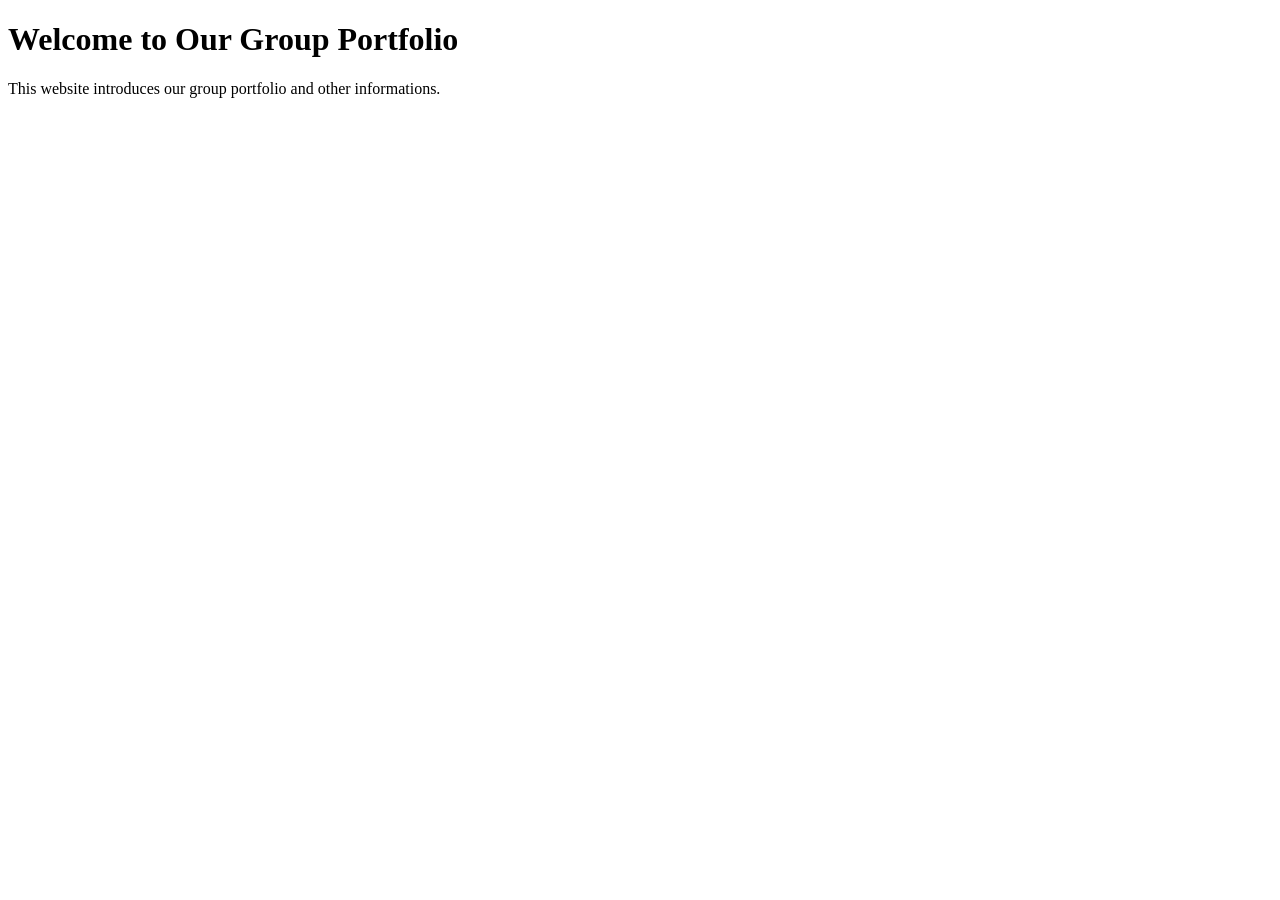
==== my-workshop-portfolio index.html @ 04c42913 "Create portfolio website structure" ====
<!DOCTYPE html>
<html lang="en">
<head>
    <meta charset="UTF-8">
    <meta name="viewport" content="width=device-width, initial-scale=1.0">
    <title>Group Portfolio</title>
    <link rel="stylesheet" href="styles.css">
</head>
<body>
    <h1>Welcome to Our Group Portfolio</h1>
    <p>This website introduces our group portfolio and other informations.</p>
    <script src="script.js"></script>
</body>
</html>
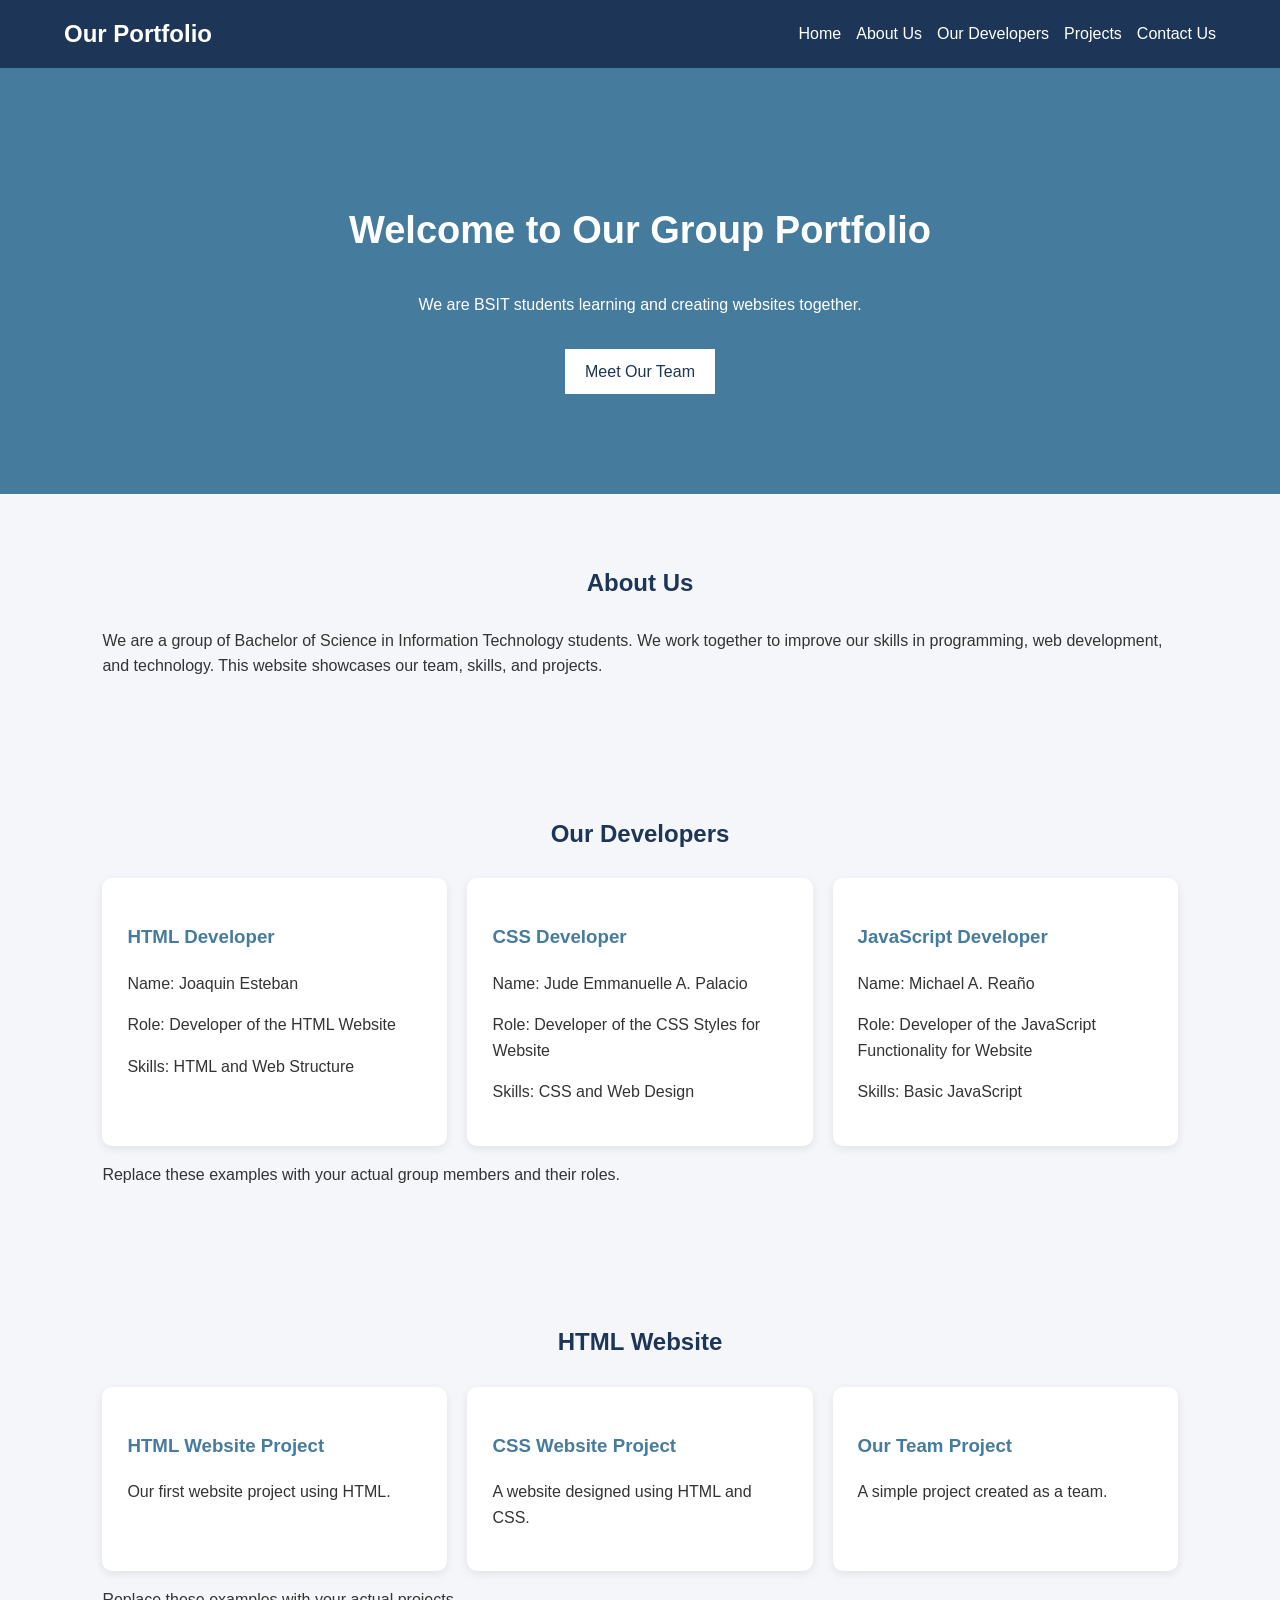
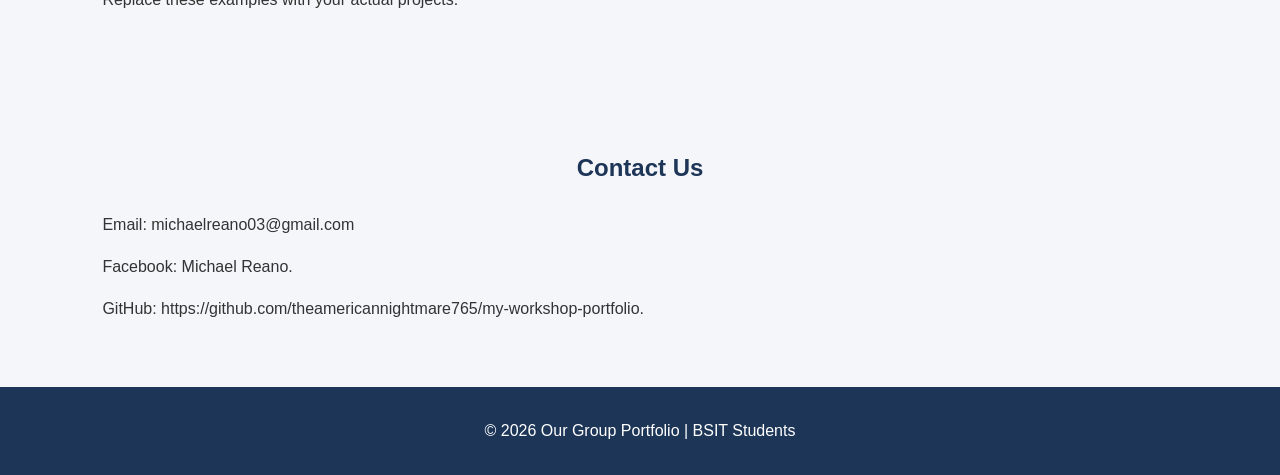
==== commit c3989716: "Add files via upload" ====
--- a/my-workshop-portfolio index.html
+++ b/my-workshop-portfolio index.html
@@ -1,14 +1,110 @@
-<!DOCTYPE html>
-<html lang="en">
-<head>
-    <meta charset="UTF-8">
-    <meta name="viewport" content="width=device-width, initial-scale=1.0">
-    <title>Group Portfolio</title>
-    <link rel="stylesheet" href="styles.css">
-</head>
-<body>
-    <h1>Welcome to Our Group Portfolio</h1>
-    <p>This website introduces our group portfolio and other informations.</p>
-    <script src="script.js"></script>
-</body>
+<!DOCTYPE html>
+<html lang="en">
+<head>
+    <meta charset="UTF-8">
+    <meta name="viewport" content="width=device-width, initial-scale=1.0">
+    <title>Our Group Portfolio</title>
+    <link rel="stylesheet" href="style.css">
+</head>
+<body>
+
+    <!-- Navigation Bar -->
+    <header>
+        <h2>Our Portfolio</h2>
+        <nav>
+            <a href="#home">Home</a>
+            <a href="#about">About Us</a>
+            <a href="#developers">Our Developers</a>
+            <a href="#projects">Projects</a>
+            <a href="#contact">Contact Us</a>
+        </nav>
+    </header>
+
+    <!-- Home -->
+    <section id="home" class="hero">
+        <h1>Welcome to Our Group Portfolio</h1>
+        <p>We are BSIT students learning and creating
+        websites together.</p>
+        <a href="#developers" class="button">Meet Our Team</a>
+    </section>
+
+    <!-- About Us -->
+    <section id="about">
+        <h2>About Us</h2>
+        <p>
+            We are a group of Bachelor of Science in
+            Information Technology students. We work
+            together to improve our skills in programming,
+            web development, and technology. This website
+            showcases our team, skills, and projects.
+        </p>
+    </section>
+
+    <!-- Our Developers -->
+    <section id="developers">
+        <h2>Our Developers</h2>
+
+        <div class="cards">
+            <div class="card">
+                <h3>HTML Developer</h3>
+                <p>Name: Joaquin Esteban</p>
+                <p>Role: Developer of the HTML Website</p>
+                <p>Skills: HTML and Web Structure</p>
+            </div>
+
+            <div class="card">
+                <h3>CSS Developer</h3>
+                <p>Name: Jude Emmanuelle A. Palacio</p>
+                <p>Role: Developer of the CSS Styles for Website</p>
+                <p>Skills: CSS and Web Design</p>
+            </div>
+
+            <div class="card">
+                <h3>JavaScript Developer</h3>
+                <p>Name: Michael A. Reaño</p>
+                <p>Role: Developer of the JavaScript Functionality for Website</p>
+                <p>Skills: Basic JavaScript</p>
+            </div>
+        </div>
+        <p>Replace these examples with your actual
+        group members and their roles.</p>
+    </section>
+
+    <!-- Projects -->
+    <section id="projects">
+        <h2>HTML Website</h2>
+
+        <div class="cards">
+            <div class="card">
+                <h3>HTML Website Project</h3>
+                <p>Our first website project using HTML.</p>
+            </div>
+
+            <div class="card">
+                <h3>CSS Website Project</h3>
+                <p>A website designed using HTML and CSS.</p>
+            </div>
+
+            <div class="card">
+                <h3>Our Team Project</h3>
+                <p>A simple project created as a team.</p>
+            </div>
+        </div>
+        <p>Replace these examples with your actual projects.</p>
+    </section>
+
+    <!-- Contact Us -->
+    <section id="contact">
+        <h2>Contact Us</h2>
+        <p>Email: michaelreano03@gmail.com</p>
+        <p>Facebook: Michael Reano.</p>
+        <p>GitHub: https://github.com/theamericannightmare765/my-workshop-portfolio.</p>
+    </section>
+
+    <!-- Footer -->
+    <footer>
+        <p>&copy; 2026 Our Group Portfolio | BSIT Students</p>
+    </footer>
+
+</body>
 </html>
--- a/style.css
+++ b/style.css
@@ -0,0 +1,98 @@
+* {
+    box-sizing: border-box;
+}
+html {
+  scroll-behavior: smooth;
+}
+body {
+    font-family: 'Arial', sans-serif;
+    margin: 0;
+    background: #f4f6f9;
+    color:#333;
+    line-height: 1.6;
+}
+header {
+    background: #1d3557;
+    color: white;
+    padding: 15px 5%;
+    display: flex;
+    justify-content: space-between;
+    align-items: center;
+    flex-wrap: wrap;
+}
+header h2 {
+    margin: 0;
+}
+nav {
+    display: flex;
+    gap: 15px;
+}
+nav a {
+    color: white;
+    text-decoration: none;
+}
+nav a:hover {
+    color:#a8dadc;
+}
+.hero {
+    background-color: #457b9d;
+    color: white;
+    text-align: center;
+    padding: 100px 20px;
+}
+.hero h1 {
+    font-size: 38px;
+}
+.button {
+    display: inline-block;
+    background-color:white;
+    color: #1d3557;
+    padding: 10px 20px;
+    text-decoration: none;
+    margin-top: 15px;
+}
+section:not(.hero) {
+    padding: 50px 8%;
+    scroll-margin-top: 20px;
+}   
+section h2 {
+    text-align: center;
+    color:#1d3557;
+    margin-bottom: 25px;
+}
+.cards {
+    display: flex;
+    flex-wrap: wrap;
+    justify-content: center;
+    gap: 20px;
+}
+.card {
+    background: white;
+    padding: 25px;
+    border-radius: 10px;
+    box-shadow: 0 3px 10px #00000015;
+    flex: 1 1 220px;
+    max-width: 350px;
+}
+.card h3 {
+    color: #457b9d;
+}
+footer {
+    background: #1d3557;
+    color: white;
+    text-align: center;
+    padding: 15px 5%;
+}
+@media (max-width: 600px) {
+    header {
+      flex-direction: column;
+      gap: 15px;
+}
+    nav{
+        justify-content: center;
+    }
+    .hero h1 {
+        font-size: 28px;
+    }
+}
+
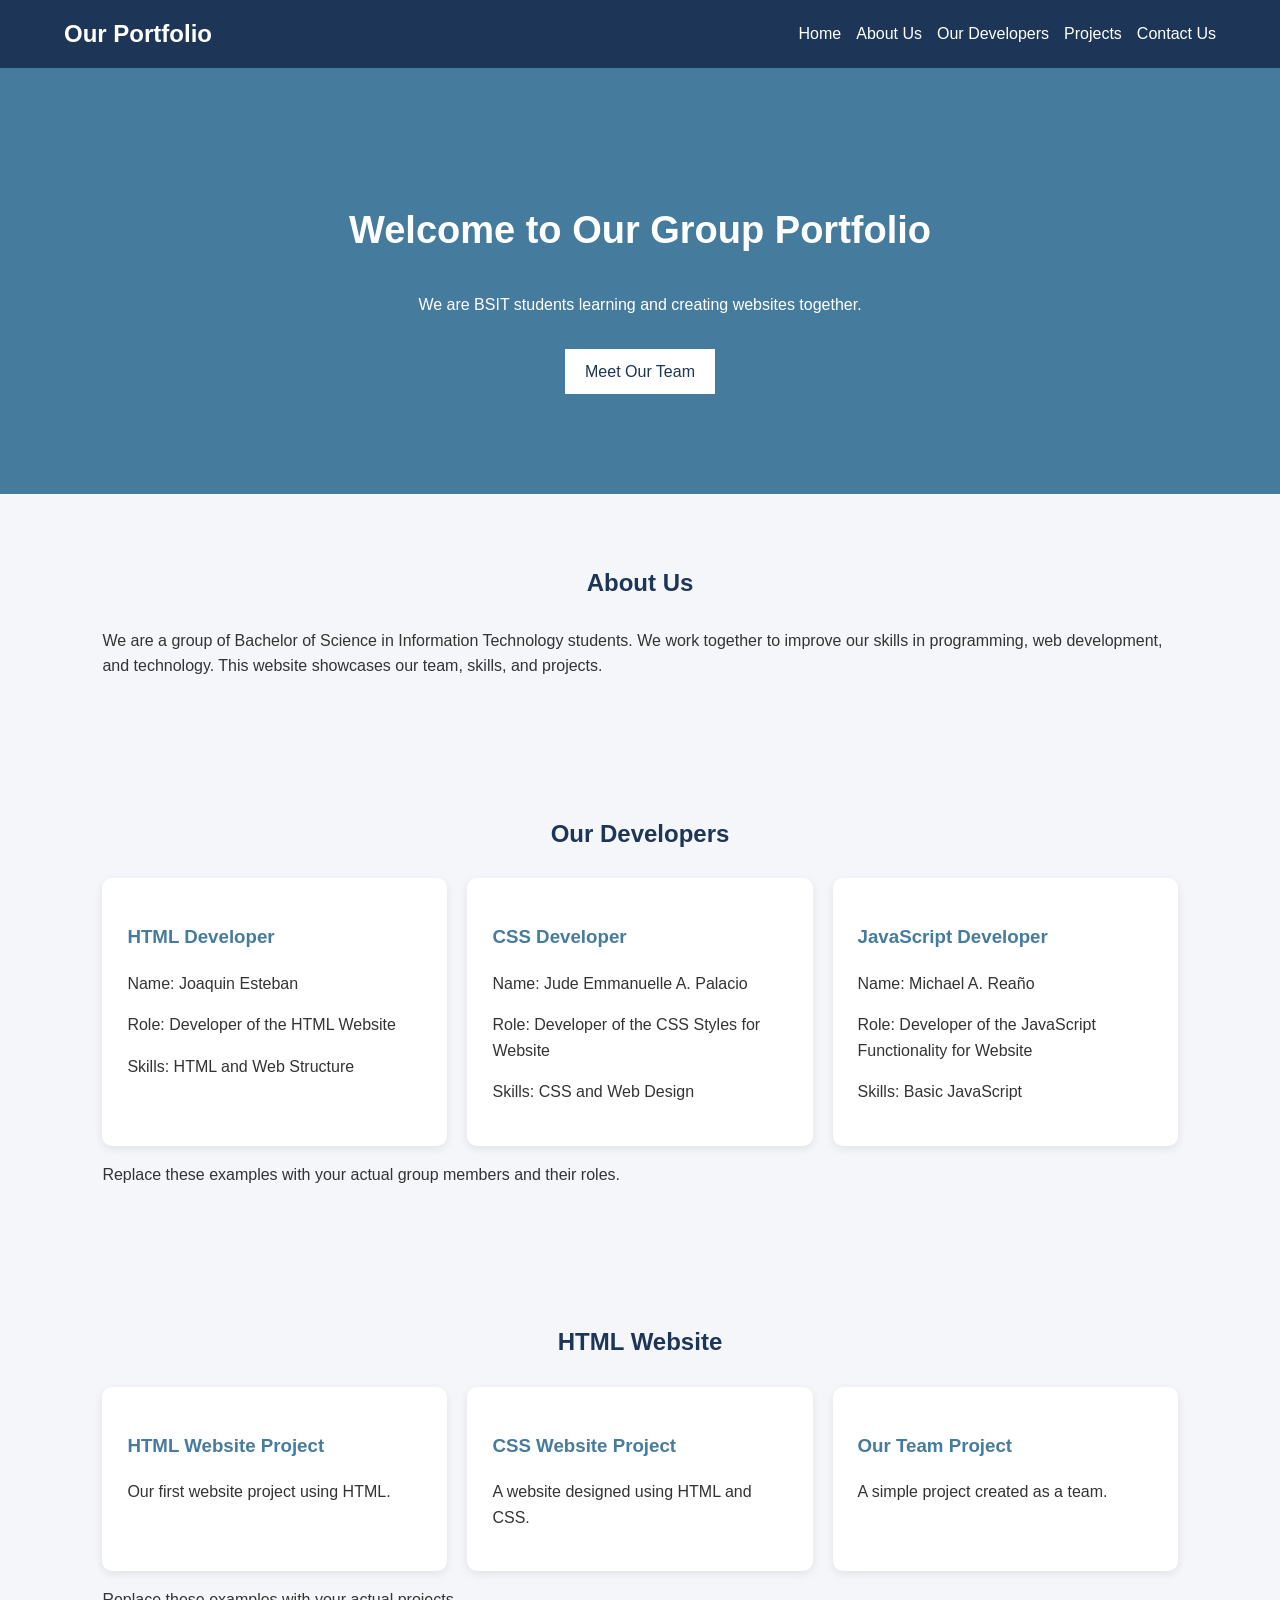
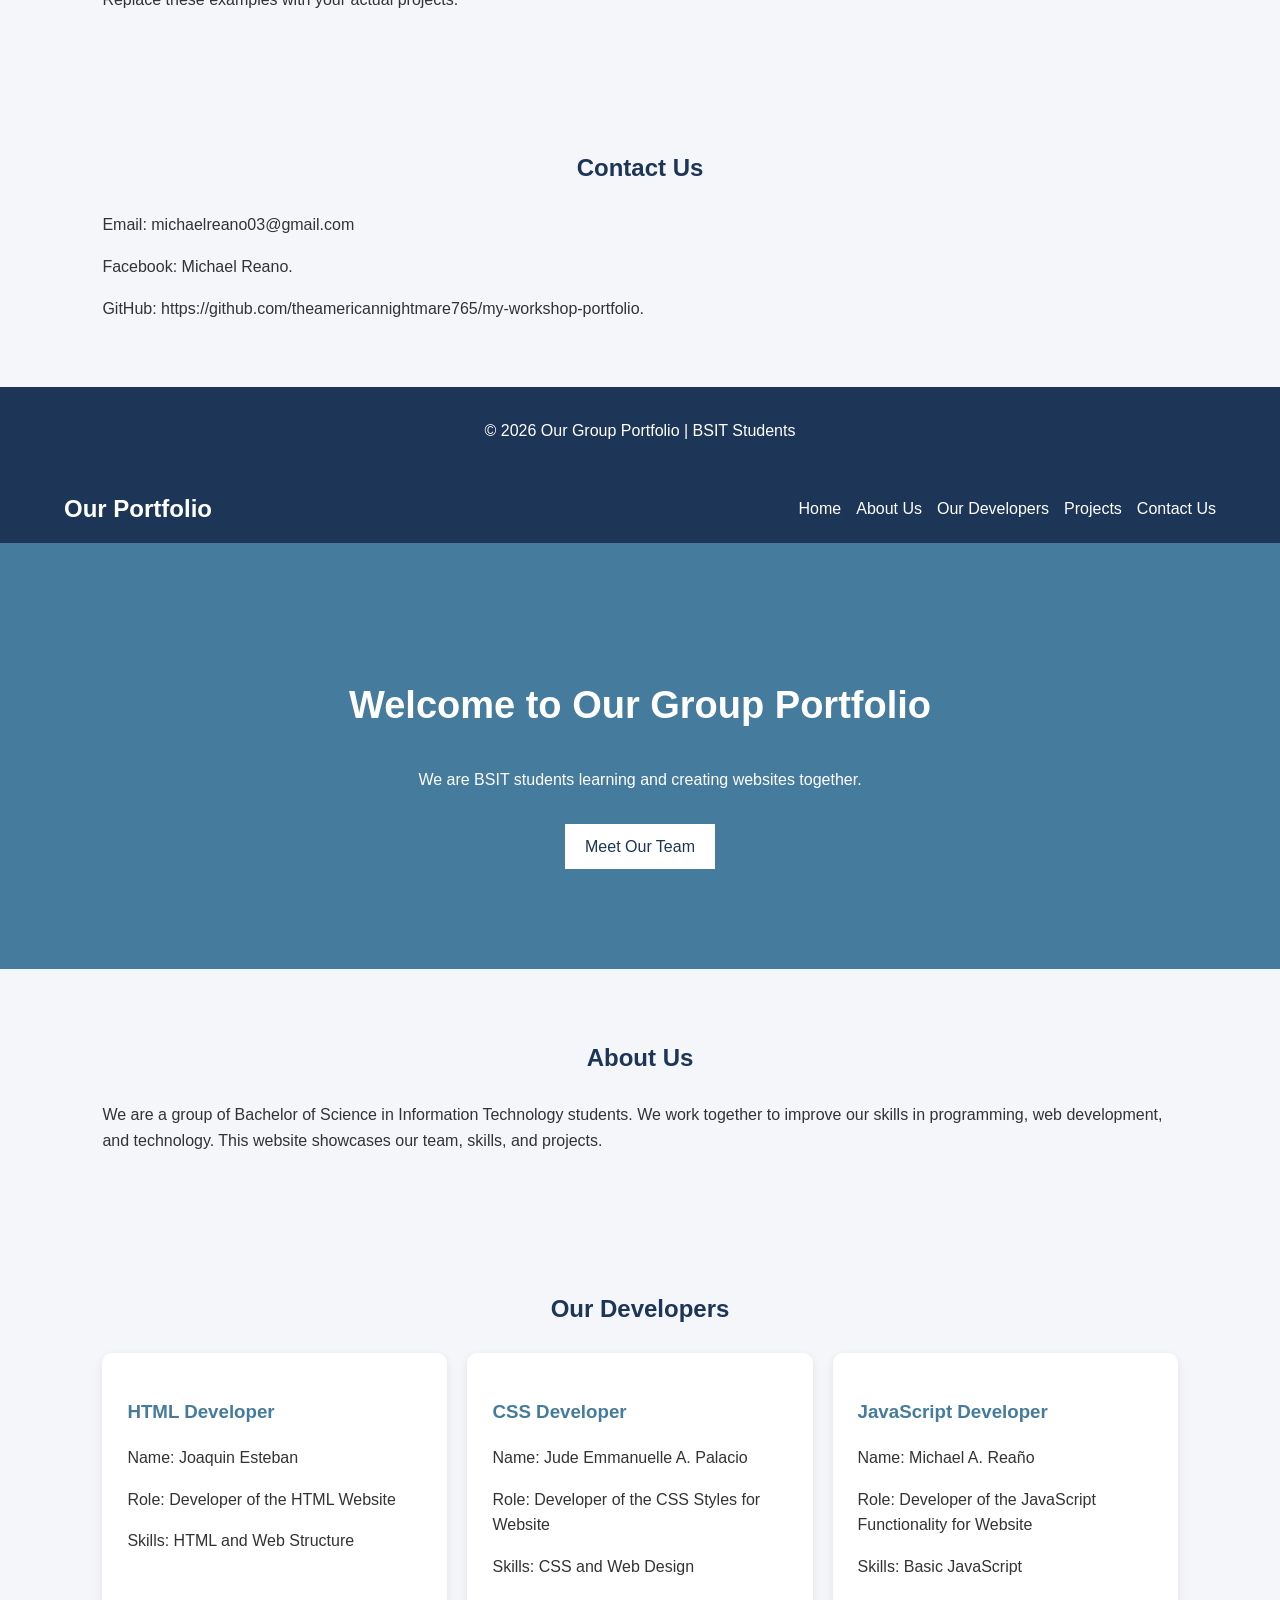
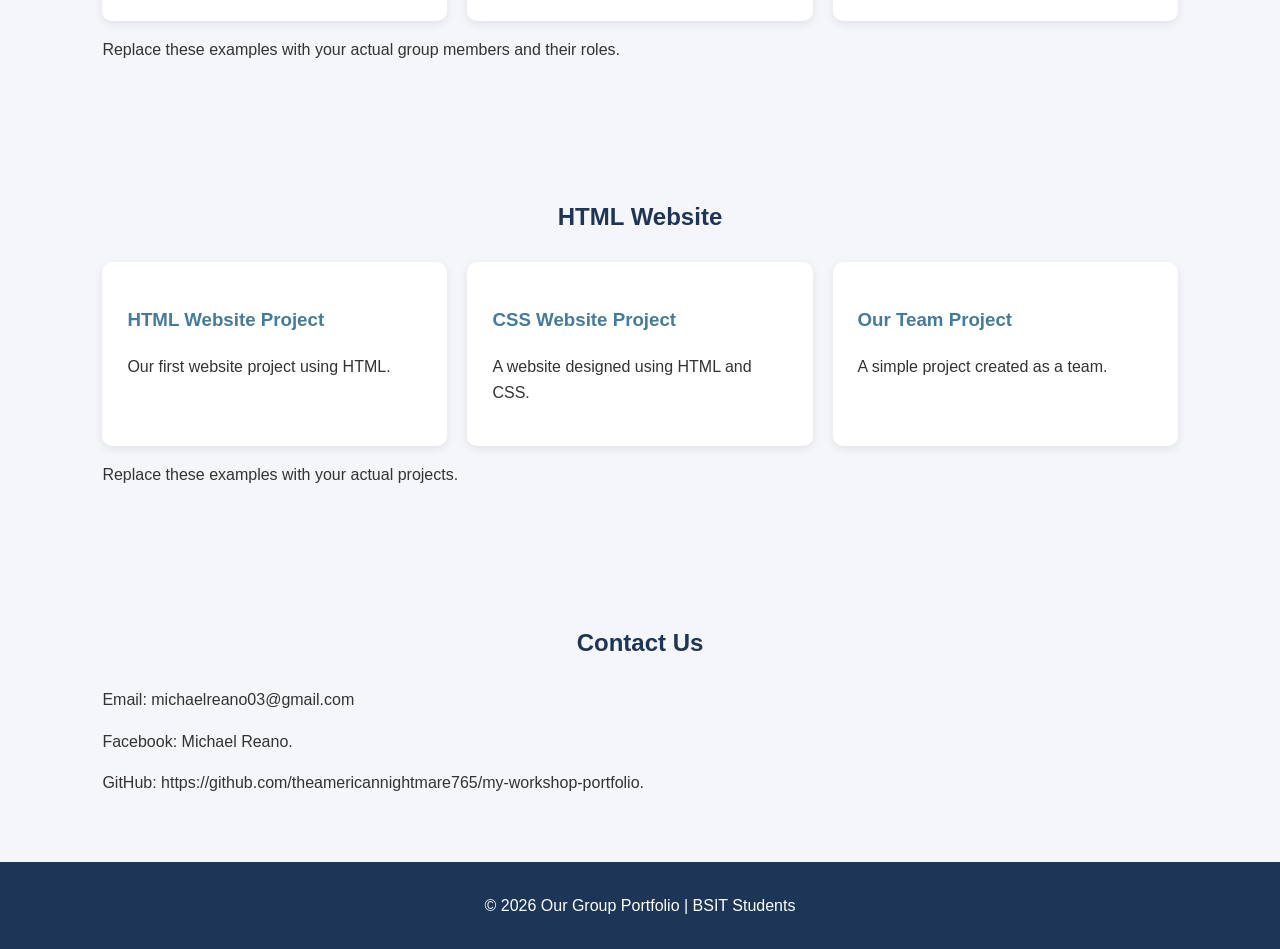
==== commit fab283f3: "Merge branch 'main' into homepage" ====
--- a/my-workshop-portfolio index.html
+++ b/my-workshop-portfolio index.html
@@ -1,110 +1,219 @@
-<!DOCTYPE html>
-<html lang="en">
-<head>
-    <meta charset="UTF-8">
-    <meta name="viewport" content="width=device-width, initial-scale=1.0">
-    <title>Our Group Portfolio</title>
-    <link rel="stylesheet" href="style.css">
-</head>
-<body>
-
-    <!-- Navigation Bar -->
-    <header>
-        <h2>Our Portfolio</h2>
-        <nav>
-            <a href="#home">Home</a>
-            <a href="#about">About Us</a>
-            <a href="#developers">Our Developers</a>
-            <a href="#projects">Projects</a>
-            <a href="#contact">Contact Us</a>
-        </nav>
-    </header>
-
-    <!-- Home -->
-    <section id="home" class="hero">
-        <h1>Welcome to Our Group Portfolio</h1>
-        <p>We are BSIT students learning and creating
-        websites together.</p>
-        <a href="#developers" class="button">Meet Our Team</a>
-    </section>
-
-    <!-- About Us -->
-    <section id="about">
-        <h2>About Us</h2>
-        <p>
-            We are a group of Bachelor of Science in
-            Information Technology students. We work
-            together to improve our skills in programming,
-            web development, and technology. This website
-            showcases our team, skills, and projects.
-        </p>
-    </section>
-
-    <!-- Our Developers -->
-    <section id="developers">
-        <h2>Our Developers</h2>
-
-        <div class="cards">
-            <div class="card">
-                <h3>HTML Developer</h3>
-                <p>Name: Joaquin Esteban</p>
-                <p>Role: Developer of the HTML Website</p>
-                <p>Skills: HTML and Web Structure</p>
-            </div>
-
-            <div class="card">
-                <h3>CSS Developer</h3>
-                <p>Name: Jude Emmanuelle A. Palacio</p>
-                <p>Role: Developer of the CSS Styles for Website</p>
-                <p>Skills: CSS and Web Design</p>
-            </div>
-
-            <div class="card">
-                <h3>JavaScript Developer</h3>
-                <p>Name: Michael A. Reaño</p>
-                <p>Role: Developer of the JavaScript Functionality for Website</p>
-                <p>Skills: Basic JavaScript</p>
-            </div>
-        </div>
-        <p>Replace these examples with your actual
-        group members and their roles.</p>
-    </section>
-
-    <!-- Projects -->
-    <section id="projects">
-        <h2>HTML Website</h2>
-
-        <div class="cards">
-            <div class="card">
-                <h3>HTML Website Project</h3>
-                <p>Our first website project using HTML.</p>
-            </div>
-
-            <div class="card">
-                <h3>CSS Website Project</h3>
-                <p>A website designed using HTML and CSS.</p>
-            </div>
-
-            <div class="card">
-                <h3>Our Team Project</h3>
-                <p>A simple project created as a team.</p>
-            </div>
-        </div>
-        <p>Replace these examples with your actual projects.</p>
-    </section>
-
-    <!-- Contact Us -->
-    <section id="contact">
-        <h2>Contact Us</h2>
-        <p>Email: michaelreano03@gmail.com</p>
-        <p>Facebook: Michael Reano.</p>
-        <p>GitHub: https://github.com/theamericannightmare765/my-workshop-portfolio.</p>
-    </section>
-
-    <!-- Footer -->
-    <footer>
-        <p>&copy; 2026 Our Group Portfolio | BSIT Students</p>
-    </footer>
-
-</body>
+<!DOCTYPE html>
+<html lang="en">
+<head>
+    <meta charset="UTF-8">
+    <meta name="viewport" content="width=device-width, initial-scale=1.0">
+    <title>Our Group Portfolio</title>
+    <link rel="stylesheet" href="style.css">
+</head>
+<body>
+
+    <!-- Navigation Bar -->
+    <header>
+        <h2>Our Portfolio</h2>
+        <nav>
+            <a href="#home">Home</a>
+            <a href="#about">About Us</a>
+            <a href="#developers">Our Developers</a>
+            <a href="#projects">Projects</a>
+            <a href="#contact">Contact Us</a>
+        </nav>
+    </header>
+
+    <!-- Home -->
+    <section id="home" class="hero">
+        <h1>Welcome to Our Group Portfolio</h1>
+        <p>We are BSIT students learning and creating
+        websites together.</p>
+        <a href="#developers" class="button">Meet Our Team</a>
+    </section>
+
+    <!-- About Us -->
+    <section id="about">
+        <h2>About Us</h2>
+        <p>
+            We are a group of Bachelor of Science in
+            Information Technology students. We work
+            together to improve our skills in programming,
+            web development, and technology. This website
+            showcases our team, skills, and projects.
+        </p>
+    </section>
+
+    <!-- Our Developers -->
+    <section id="developers">
+        <h2>Our Developers</h2>
+
+        <div class="cards">
+            <div class="card">
+                <h3>HTML Developer</h3>
+                <p>Name: Joaquin Esteban</p>
+                <p>Role: Developer of the HTML Website</p>
+                <p>Skills: HTML and Web Structure</p>
+            </div>
+
+            <div class="card">
+                <h3>CSS Developer</h3>
+                <p>Name: Jude Emmanuelle A. Palacio</p>
+                <p>Role: Developer of the CSS Styles for Website</p>
+                <p>Skills: CSS and Web Design</p>
+            </div>
+
+            <div class="card">
+                <h3>JavaScript Developer</h3>
+                <p>Name: Michael A. Reaño</p>
+                <p>Role: Developer of the JavaScript Functionality for Website</p>
+                <p>Skills: Basic JavaScript</p>
+            </div>
+        </div>
+        <p>Replace these examples with your actual
+        group members and their roles.</p>
+    </section>
+
+    <!-- Projects -->
+    <section id="projects">
+        <h2>HTML Website</h2>
+
+        <div class="cards">
+            <div class="card">
+                <h3>HTML Website Project</h3>
+                <p>Our first website project using HTML.</p>
+            </div>
+
+            <div class="card">
+                <h3>CSS Website Project</h3>
+                <p>A website designed using HTML and CSS.</p>
+            </div>
+
+            <div class="card">
+                <h3>Our Team Project</h3>
+                <p>A simple project created as a team.</p>
+            </div>
+        </div>
+        <p>Replace these examples with your actual projects.</p>
+    </section>
+
+    <!-- Contact Us -->
+    <section id="contact">
+        <h2>Contact Us</h2>
+        <p>Email: michaelreano03@gmail.com</p>
+        <p>Facebook: Michael Reano.</p>
+        <p>GitHub: https://github.com/theamericannightmare765/my-workshop-portfolio.</p>
+    </section>
+
+    <!-- Footer -->
+    <footer>
+        <p>&copy; 2026 Our Group Portfolio | BSIT Students</p>
+    </footer>
+
+</body>
+<!DOCTYPE html>
+<html lang="en">
+<head>
+    <meta charset="UTF-8">
+    <meta name="viewport" content="width=device-width, initial-scale=1.0">
+    <title>Our Group Portfolio</title>
+    <link rel="stylesheet" href="style.css">
+</head>
+<body>
+
+    <!-- Navigation Bar -->
+    <header>
+        <h2>Our Portfolio</h2>
+        <nav>
+            <a href="#home">Home</a>
+            <a href="#about">About Us</a>
+            <a href="#developers">Our Developers</a>
+            <a href="#projects">Projects</a>
+            <a href="#contact">Contact Us</a>
+        </nav>
+    </header>
+
+    <!-- Home -->
+    <section id="home" class="hero">
+        <h1>Welcome to Our Group Portfolio</h1>
+        <p>We are BSIT students learning and creating
+        websites together.</p>
+        <a href="#developers" class="button">Meet Our Team</a>
+    </section>
+
+    <!-- About Us -->
+    <section id="about">
+        <h2>About Us</h2>
+        <p>
+            We are a group of Bachelor of Science in
+            Information Technology students. We work
+            together to improve our skills in programming,
+            web development, and technology. This website
+            showcases our team, skills, and projects.
+        </p>
+    </section>
+
+    <!-- Our Developers -->
+    <section id="developers">
+        <h2>Our Developers</h2>
+
+        <div class="cards">
+            <div class="card">
+                <h3>HTML Developer</h3>
+                <p>Name: Joaquin Esteban</p>
+                <p>Role: Developer of the HTML Website</p>
+                <p>Skills: HTML and Web Structure</p>
+            </div>
+
+            <div class="card">
+                <h3>CSS Developer</h3>
+                <p>Name: Jude Emmanuelle A. Palacio</p>
+                <p>Role: Developer of the CSS Styles for Website</p>
+                <p>Skills: CSS and Web Design</p>
+            </div>
+
+            <div class="card">
+                <h3>JavaScript Developer</h3>
+                <p>Name: Michael A. Reaño</p>
+                <p>Role: Developer of the JavaScript Functionality for Website</p>
+                <p>Skills: Basic JavaScript</p>
+            </div>
+        </div>
+        <p>Replace these examples with your actual
+        group members and their roles.</p>
+    </section>
+
+    <!-- Projects -->
+    <section id="projects">
+        <h2>HTML Website</h2>
+
+        <div class="cards">
+            <div class="card">
+                <h3>HTML Website Project</h3>
+                <p>Our first website project using HTML.</p>
+            </div>
+
+            <div class="card">
+                <h3>CSS Website Project</h3>
+                <p>A website designed using HTML and CSS.</p>
+            </div>
+
+            <div class="card">
+                <h3>Our Team Project</h3>
+                <p>A simple project created as a team.</p>
+            </div>
+        </div>
+        <p>Replace these examples with your actual projects.</p>
+    </section>
+
+    <!-- Contact Us -->
+    <section id="contact">
+        <h2>Contact Us</h2>
+        <p>Email: michaelreano03@gmail.com</p>
+        <p>Facebook: Michael Reano.</p>
+        <p>GitHub: https://github.com/theamericannightmare765/my-workshop-portfolio.</p>
+    </section>
+
+    <!-- Footer -->
+    <footer>
+        <p>&copy; 2026 Our Group Portfolio | BSIT Students</p>
+    </footer>
+
+</body>
 </html>
--- a/style.css
+++ b/style.css
@@ -1,98 +1,196 @@
-* {
-    box-sizing: border-box;
-}
-html {
-  scroll-behavior: smooth;
-}
-body {
-    font-family: 'Arial', sans-serif;
-    margin: 0;
-    background: #f4f6f9;
-    color:#333;
-    line-height: 1.6;
-}
-header {
-    background: #1d3557;
-    color: white;
-    padding: 15px 5%;
-    display: flex;
-    justify-content: space-between;
-    align-items: center;
-    flex-wrap: wrap;
-}
-header h2 {
-    margin: 0;
-}
-nav {
-    display: flex;
-    gap: 15px;
-}
-nav a {
-    color: white;
-    text-decoration: none;
-}
-nav a:hover {
-    color:#a8dadc;
-}
-.hero {
-    background-color: #457b9d;
-    color: white;
-    text-align: center;
-    padding: 100px 20px;
-}
-.hero h1 {
-    font-size: 38px;
-}
-.button {
-    display: inline-block;
-    background-color:white;
-    color: #1d3557;
-    padding: 10px 20px;
-    text-decoration: none;
-    margin-top: 15px;
-}
-section:not(.hero) {
-    padding: 50px 8%;
-    scroll-margin-top: 20px;
-}   
-section h2 {
-    text-align: center;
-    color:#1d3557;
-    margin-bottom: 25px;
-}
-.cards {
-    display: flex;
-    flex-wrap: wrap;
-    justify-content: center;
-    gap: 20px;
-}
-.card {
-    background: white;
-    padding: 25px;
-    border-radius: 10px;
-    box-shadow: 0 3px 10px #00000015;
-    flex: 1 1 220px;
-    max-width: 350px;
-}
-.card h3 {
-    color: #457b9d;
-}
-footer {
-    background: #1d3557;
-    color: white;
-    text-align: center;
-    padding: 15px 5%;
-}
-@media (max-width: 600px) {
-    header {
-      flex-direction: column;
-      gap: 15px;
-}
-    nav{
-        justify-content: center;
-    }
-    .hero h1 {
-        font-size: 28px;
-    }
-}
-
+* {
+    box-sizing: border-box;
+}
+html {
+  scroll-behavior: smooth;
+}
+body {
+    font-family: 'Arial', sans-serif;
+    margin: 0;
+    background: #f4f6f9;
+    color:#333;
+    line-height: 1.6;
+}
+header {
+    background: #1d3557;
+    color: white;
+    padding: 15px 5%;
+    display: flex;
+    justify-content: space-between;
+    align-items: center;
+    flex-wrap: wrap;
+}
+header h2 {
+    margin: 0;
+}
+nav {
+    display: flex;
+    gap: 15px;
+}
+nav a {
+    color: white;
+    text-decoration: none;
+}
+nav a:hover {
+    color:#a8dadc;
+}
+.hero {
+    background-color: #457b9d;
+    color: white;
+    text-align: center;
+    padding: 100px 20px;
+}
+.hero h1 {
+    font-size: 38px;
+}
+.button {
+    display: inline-block;
+    background-color:white;
+    color: #1d3557;
+    padding: 10px 20px;
+    text-decoration: none;
+    margin-top: 15px;
+}
+section:not(.hero) {
+    padding: 50px 8%;
+    scroll-margin-top: 20px;
+}   
+section h2 {
+    text-align: center;
+    color:#1d3557;
+    margin-bottom: 25px;
+}
+.cards {
+    display: flex;
+    flex-wrap: wrap;
+    justify-content: center;
+    gap: 20px;
+}
+.card {
+    background: white;
+    padding: 25px;
+    border-radius: 10px;
+    box-shadow: 0 3px 10px #00000015;
+    flex: 1 1 220px;
+    max-width: 350px;
+}
+.card h3 {
+    color: #457b9d;
+}
+footer {
+    background: #1d3557;
+    color: white;
+    text-align: center;
+    padding: 15px 5%;
+}
+@media (max-width: 600px) {
+    header {
+      flex-direction: column;
+      gap: 15px;
+}
+    nav{
+        justify-content: center;
+    }
+    .hero h1 {
+        font-size: 28px;
+    }
+}
+
+* {
+    box-sizing: border-box;
+}
+html {
+  scroll-behavior: smooth;
+}
+body {
+    font-family: 'Arial', sans-serif;
+    margin: 0;
+    background: #f4f6f9;
+    color:#333;
+    line-height: 1.6;
+}
+header {
+    background: #1d3557;
+    color: white;
+    padding: 15px 5%;
+    display: flex;
+    justify-content: space-between;
+    align-items: center;
+    flex-wrap: wrap;
+}
+header h2 {
+    margin: 0;
+}
+nav {
+    display: flex;
+    gap: 15px;
+}
+nav a {
+    color: white;
+    text-decoration: none;
+}
+nav a:hover {
+    color:#a8dadc;
+}
+.hero {
+    background-color: #457b9d;
+    color: white;
+    text-align: center;
+    padding: 100px 20px;
+}
+.hero h1 {
+    font-size: 38px;
+}
+.button {
+    display: inline-block;
+    background-color:white;
+    color: #1d3557;
+    padding: 10px 20px;
+    text-decoration: none;
+    margin-top: 15px;
+}
+section:not(.hero) {
+    padding: 50px 8%;
+    scroll-margin-top: 20px;
+}   
+section h2 {
+    text-align: center;
+    color:#1d3557;
+    margin-bottom: 25px;
+}
+.cards {
+    display: flex;
+    flex-wrap: wrap;
+    justify-content: center;
+    gap: 20px;
+}
+.card {
+    background: white;
+    padding: 25px;
+    border-radius: 10px;
+    box-shadow: 0 3px 10px #00000015;
+    flex: 1 1 220px;
+    max-width: 350px;
+}
+.card h3 {
+    color: #457b9d;
+}
+footer {
+    background: #1d3557;
+    color: white;
+    text-align: center;
+    padding: 15px 5%;
+}
+@media (max-width: 600px) {
+    header {
+      flex-direction: column;
+      gap: 15px;
+}
+    nav{
+        justify-content: center;
+    }
+    .hero h1 {
+        font-size: 28px;
+    }
+}
+
--- a/style.css
+++ b/style.css
@@ -1,98 +1,196 @@
-* {
-    box-sizing: border-box;
-}
-html {
-  scroll-behavior: smooth;
-}
-body {
-    font-family: 'Arial', sans-serif;
-    margin: 0;
-    background: #f4f6f9;
-    color:#333;
-    line-height: 1.6;
-}
-header {
-    background: #1d3557;
-    color: white;
-    padding: 15px 5%;
-    display: flex;
-    justify-content: space-between;
-    align-items: center;
-    flex-wrap: wrap;
-}
-header h2 {
-    margin: 0;
-}
-nav {
-    display: flex;
-    gap: 15px;
-}
-nav a {
-    color: white;
-    text-decoration: none;
-}
-nav a:hover {
-    color:#a8dadc;
-}
-.hero {
-    background-color: #457b9d;
-    color: white;
-    text-align: center;
-    padding: 100px 20px;
-}
-.hero h1 {
-    font-size: 38px;
-}
-.button {
-    display: inline-block;
-    background-color:white;
-    color: #1d3557;
-    padding: 10px 20px;
-    text-decoration: none;
-    margin-top: 15px;
-}
-section:not(.hero) {
-    padding: 50px 8%;
-    scroll-margin-top: 20px;
-}   
-section h2 {
-    text-align: center;
-    color:#1d3557;
-    margin-bottom: 25px;
-}
-.cards {
-    display: flex;
-    flex-wrap: wrap;
-    justify-content: center;
-    gap: 20px;
-}
-.card {
-    background: white;
-    padding: 25px;
-    border-radius: 10px;
-    box-shadow: 0 3px 10px #00000015;
-    flex: 1 1 220px;
-    max-width: 350px;
-}
-.card h3 {
-    color: #457b9d;
-}
-footer {
-    background: #1d3557;
-    color: white;
-    text-align: center;
-    padding: 15px 5%;
-}
-@media (max-width: 600px) {
-    header {
-      flex-direction: column;
-      gap: 15px;
-}
-    nav{
-        justify-content: center;
-    }
-    .hero h1 {
-        font-size: 28px;
-    }
-}
-
+* {
+    box-sizing: border-box;
+}
+html {
+  scroll-behavior: smooth;
+}
+body {
+    font-family: 'Arial', sans-serif;
+    margin: 0;
+    background: #f4f6f9;
+    color:#333;
+    line-height: 1.6;
+}
+header {
+    background: #1d3557;
+    color: white;
+    padding: 15px 5%;
+    display: flex;
+    justify-content: space-between;
+    align-items: center;
+    flex-wrap: wrap;
+}
+header h2 {
+    margin: 0;
+}
+nav {
+    display: flex;
+    gap: 15px;
+}
+nav a {
+    color: white;
+    text-decoration: none;
+}
+nav a:hover {
+    color:#a8dadc;
+}
+.hero {
+    background-color: #457b9d;
+    color: white;
+    text-align: center;
+    padding: 100px 20px;
+}
+.hero h1 {
+    font-size: 38px;
+}
+.button {
+    display: inline-block;
+    background-color:white;
+    color: #1d3557;
+    padding: 10px 20px;
+    text-decoration: none;
+    margin-top: 15px;
+}
+section:not(.hero) {
+    padding: 50px 8%;
+    scroll-margin-top: 20px;
+}   
+section h2 {
+    text-align: center;
+    color:#1d3557;
+    margin-bottom: 25px;
+}
+.cards {
+    display: flex;
+    flex-wrap: wrap;
+    justify-content: center;
+    gap: 20px;
+}
+.card {
+    background: white;
+    padding: 25px;
+    border-radius: 10px;
+    box-shadow: 0 3px 10px #00000015;
+    flex: 1 1 220px;
+    max-width: 350px;
+}
+.card h3 {
+    color: #457b9d;
+}
+footer {
+    background: #1d3557;
+    color: white;
+    text-align: center;
+    padding: 15px 5%;
+}
+@media (max-width: 600px) {
+    header {
+      flex-direction: column;
+      gap: 15px;
+}
+    nav{
+        justify-content: center;
+    }
+    .hero h1 {
+        font-size: 28px;
+    }
+}
+
+* {
+    box-sizing: border-box;
+}
+html {
+  scroll-behavior: smooth;
+}
+body {
+    font-family: 'Arial', sans-serif;
+    margin: 0;
+    background: #f4f6f9;
+    color:#333;
+    line-height: 1.6;
+}
+header {
+    background: #1d3557;
+    color: white;
+    padding: 15px 5%;
+    display: flex;
+    justify-content: space-between;
+    align-items: center;
+    flex-wrap: wrap;
+}
+header h2 {
+    margin: 0;
+}
+nav {
+    display: flex;
+    gap: 15px;
+}
+nav a {
+    color: white;
+    text-decoration: none;
+}
+nav a:hover {
+    color:#a8dadc;
+}
+.hero {
+    background-color: #457b9d;
+    color: white;
+    text-align: center;
+    padding: 100px 20px;
+}
+.hero h1 {
+    font-size: 38px;
+}
+.button {
+    display: inline-block;
+    background-color:white;
+    color: #1d3557;
+    padding: 10px 20px;
+    text-decoration: none;
+    margin-top: 15px;
+}
+section:not(.hero) {
+    padding: 50px 8%;
+    scroll-margin-top: 20px;
+}   
+section h2 {
+    text-align: center;
+    color:#1d3557;
+    margin-bottom: 25px;
+}
+.cards {
+    display: flex;
+    flex-wrap: wrap;
+    justify-content: center;
+    gap: 20px;
+}
+.card {
+    background: white;
+    padding: 25px;
+    border-radius: 10px;
+    box-shadow: 0 3px 10px #00000015;
+    flex: 1 1 220px;
+    max-width: 350px;
+}
+.card h3 {
+    color: #457b9d;
+}
+footer {
+    background: #1d3557;
+    color: white;
+    text-align: center;
+    padding: 15px 5%;
+}
+@media (max-width: 600px) {
+    header {
+      flex-direction: column;
+      gap: 15px;
+}
+    nav{
+        justify-content: center;
+    }
+    .hero h1 {
+        font-size: 28px;
+    }
+}
+
